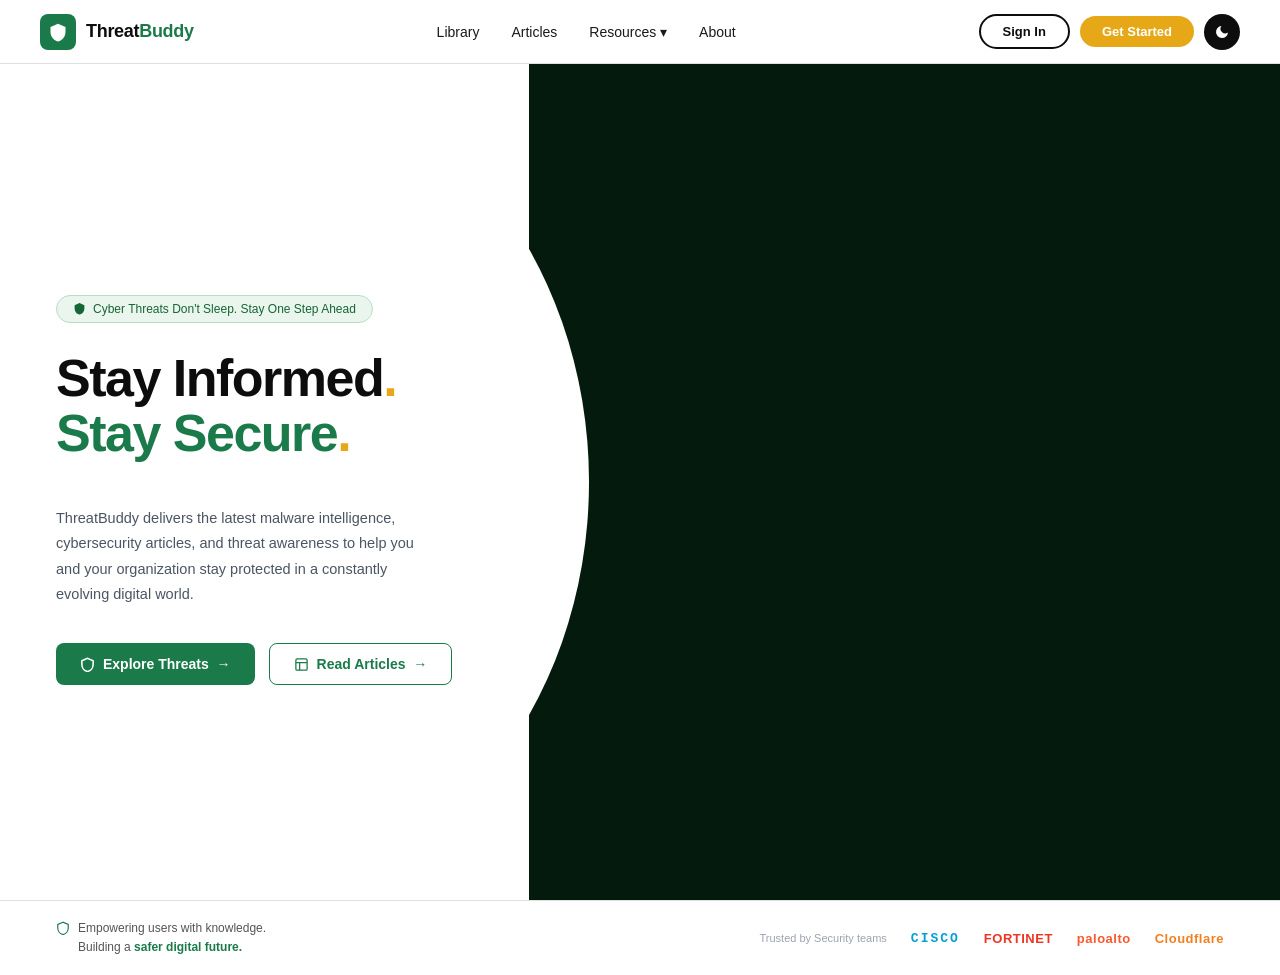
==== index.html @ 49a02192 "feat: links for SignIn/SignUp" ====
<!DOCTYPE html>
<html lang="en">
<head>
  <meta charset="UTF-8" />
  <meta name="viewport" content="width=device-width, initial-scale=1.0" />
  <title>ThreatBuddy — Stay Informed. Stay Secure.</title>
  <link rel="stylesheet" href="./assets/css/index.css" />
</head>
<body>

<!-- ═══════════════════════════════════════
     NAVBAR
═══════════════════════════════════════ -->
<nav class="navbar">

  <!-- Logo -->
  <a href="#" class="logo">
    <div class="logo-icon">
      <svg viewBox="0 0 24 24"><path d="M12 2L3 6v6c0 5.25 3.75 10.15 9 11.25C17.25 22.15 21 17.25 21 12V6l-9-4z"/></svg>
    </div>
    <span class="logo-text">Threat<span>Buddy</span></span>
  </a>

  <!-- Nav Links -->
  <ul class="nav-links">
    <li><a href="#">Library</a></li>
    <li><a href="#">Articles</a></li>
    <li><a href="#">Resources ▾</a></li>
    <li><a href="#">About</a></li>
  </ul>

  <!-- Actions -->
  <div class="nav-actions">
    <button onclick="location.href='pages/SignIn.php'" class="btn-signin">Sign In</button>
    <button onclick="location.href='pages/SignUp.php'" class="btn-get-started">Get Started</button>
    <button class="btn-theme" id="themeToggle" aria-label="Toggle dark mode">
      <svg viewBox="0 0 24 24"><path d="M21 12.79A9 9 0 1 1 11.21 3 7 7 0 0 0 21 12.79z"/></svg>
    </button>
  </div>

</nav>

<!-- ═══════════════════════════════════════
     HERO — split layout with curved divider
═══════════════════════════════════════ -->
<div class="hero-wrapper">

  <!-- LEFT: white content -->
  <div class="hero-left">

    <div class="badge">
      <svg viewBox="0 0 24 24"><path d="M12 2L3 6v6c0 5.25 3.75 10.15 9 11.25C17.25 22.15 21 17.25 21 12V6l-9-4z"/></svg>
      Cyber Threats Don't Sleep. Stay One Step Ahead
    </div>

    <h1 class="headline">Stay Informed<span class="dot">.</span></h1>
    <h1 class="headline"><span class="green">Stay Secure</span><span class="dot">.</span></h1>

    <div class="divider"></div>

    <p class="desc">
      ThreatBuddy delivers the latest malware intelligence,
      cybersecurity articles, and threat awareness to help you
      and your organization stay protected in a constantly
      evolving digital world.
    </p>

    <div class="cta-row">
      <a href="#" class="btn-explore">
        <!-- Shield icon -->
        <svg width="15" height="15" viewBox="0 0 24 24" fill="none" stroke="#fff" stroke-width="2.5">
          <path d="M12 2L3 6v6c0 5.25 3.75 10.15 9 11.25C17.25 22.15 21 17.25 21 12V6l-9-4z"/>
        </svg>
        Explore Threats &nbsp;→
      </a>
      <a href="#" class="btn-articles">
        <!-- Document icon -->
        <svg width="15" height="15" viewBox="0 0 24 24" fill="none" stroke="#1a7a4a" stroke-width="2">
          <rect x="3" y="3" width="18" height="18" rx="2"/>
          <line x1="3"  y1="9" x2="21" y2="9"/>
          <line x1="9" y1="21" x2="9"  y2="9"/>
        </svg>
        Read Articles &nbsp;→
      </a>
    </div>

  </div><!-- /.hero-left -->

  <!-- RIGHT: video display -->
  <div class="hero-right">
    <video 
      id="heroVideo" 
      class="hero-video" 
      autoplay 
      muted 
      loop 
      playsinline
    >
      <source src="assets/video/demo.mp4" type="video/mp4">
      Your browser does not support the video tag.
    </video>
  </div><!-- /.hero-right -->

</div><!-- /.hero-wrapper -->

<!-- ═══════════════════════════════════════
     TRUST BAR — logos row at the bottom
═══════════════════════════════════════ -->
<div class="trust-bar">

  <!-- Left: tagline -->
  <div class="trust-left">
    <svg width="14" height="14" viewBox="0 0 24 24" fill="none" stroke="#1a7a4a" stroke-width="2">
      <path d="M12 2L3 6v6c0 5.25 3.75 10.15 9 11.25C17.25 22.15 21 17.25 21 12V6l-9-4z"/>
    </svg>
    <div>
      Empowering users with knowledge.<br>
      Building a <a href="#">safer digital future.</a>
    </div>
  </div>

  <!-- Right: partner logos -->
  <div class="trust-right">
    <span class="trust-label">Trusted by Security teams</span>

    <!--
      LOGO IMAGES — swap the src attributes with your actual image paths.
      Examples:
        src="images/cisco.svg"
        src="images/fortinet.png"
        src="images/paloalto.svg"
        src="images/cloudflare.svg"

      The alt text acts as a fallback label if the image fails to load.
      The .brand-logo class controls height (22px) and styling.
    -->
    <img src="images/cisco.svg"       alt="Cisco"      class="brand-logo" onerror="this.style.display='none';this.nextElementSibling.style.display='inline'" />
    <span class="brand-fallback brand-cisco"      style="display:none">CISCO</span>

    <img src="images/fortinet.svg"    alt="Fortinet"   class="brand-logo" onerror="this.style.display='none';this.nextElementSibling.style.display='inline'" />
    <span class="brand-fallback brand-fortinet"   style="display:none">FORTINET</span>

    <img src="images/paloalto.svg"    alt="Palo Alto"  class="brand-logo" onerror="this.style.display='none';this.nextElementSibling.style.display='inline'" />
    <span class="brand-fallback brand-paloalto"   style="display:none">paloalto</span>

    <img src="images/cloudflare.svg"  alt="Cloudflare" class="brand-logo" onerror="this.style.display='none';this.nextElementSibling.style.display='inline'" />
    <span class="brand-fallback brand-cloudflare" style="display:none">Cloudflare</span>

  </div>

</div><!-- /.trust-bar -->

<!-- ═══════════════════════════════════════
     SCRIPTS
═══════════════════════════════════════ -->
<script src="script.js"></script>

</body>
<script>
    /* ═══════════════════════════════════════
   DARK MODE TOGGLE
═══════════════════════════════════════ */
const themeBtn = document.getElementById('themeToggle');


themeBtn.addEventListener('click', () => {
  document.body.classList.toggle('dark');
  themeBtn.innerHTML = document.body.classList.contains('dark') ? sunSVG : moonSVG;
});


</script>
</html>
---- assets/css/index.css ----
*, *::before, *::after { margin: 0; padding: 0; box-sizing: border-box; }

:root {
  --green: #1a7a4a;
  --green-dark: #155f3a;
  --green-pale: #eaf5ee;
  --green-border: #b6dfc6;
  --gold: #e6a817;
  --dark: #0d0d0d;
  --text: #1a1a1a;
  --muted: #555;
  --border: #e0e0e0;
  --bg: #ffffff;
}

html, body {
  width: 100%;
  min-height: 100vh;
  font-family: -apple-system, BlinkMacSystemFont, 'Segoe UI', Roboto, sans-serif;
  background: var(--bg);
  color: var(--text);
  overflow-x: hidden;
}

/* ═══════════════════════════════
   NAVBAR
═══════════════════════════════ */
.navbar {
  position: sticky;
  top: 0;
  z-index: 100;
  width: 100%;
  display: flex;
  align-items: center;
  justify-content: space-between;
  padding: 0 40px;
  height: 64px;
  background: var(--bg);
  border-bottom: 1px solid var(--border);
}

.logo {
  display: flex;
  align-items: center;
  gap: 10px;
  text-decoration: none;
  flex-shrink: 0;
}
.logo-icon {
  width: 36px;
  height: 36px;
  background: var(--green);
  border-radius: 8px;
  display: flex;
  align-items: center;
  justify-content: center;
}
.logo-icon svg { width: 20px; height: 20px; fill: #fff; }
.logo-text { font-size: 18px; font-weight: 700; color: var(--dark); letter-spacing: -.3px; }
.logo-text span { color: var(--green); }

.nav-links {
  display: flex;
  align-items: center;
  gap: 32px;
  list-style: none;
  margin: 0 auto;
  padding: 0 40px;
}
.nav-links a {
  font-size: 14px;
  color: var(--text);
  text-decoration: none;
  font-weight: 500;
  transition: color .2s;
}
.nav-links a:hover { color: var(--green); }

.nav-actions { display: flex; align-items: center; gap: 10px; flex-shrink: 0; }

.btn-signin {
  padding: 8px 22px;
  border-radius: 22px;
  border: 2px solid var(--dark);
  background: transparent;
  font-size: 13px;
  font-weight: 600;
  color: var(--dark);
  cursor: pointer;
  transition: background .2s, color .2s;
}
.btn-signin:hover { background: var(--dark); color: #fff; }

.btn-get-started {
  padding: 8px 22px;
  border-radius: 22px;
  border: none;
  background: var(--gold);
  font-size: 13px;
  font-weight: 700;
  color: #fff;
  cursor: pointer;
  transition: opacity .2s;
}
.btn-get-started:hover { opacity: .88; }

.btn-theme {
  width: 36px;
  height: 36px;
  border-radius: 50%;
  background: var(--dark);
  border: none;
  cursor: pointer;
  display: flex;
  align-items: center;
  justify-content: center;
  transition: background .2s;
}
.btn-theme svg { width: 16px; height: 16px; fill: #fff; }

/* ═══════════════════════════════
   HERO WRAPPER — full viewport height
═══════════════════════════════ */
.hero-wrapper {
  position: relative;
  width: 100%;
  min-height: calc(100vh - 64px);
  display: flex;
  overflow: hidden;
}

/* ── LEFT: white content panel ── */
.hero-left {
  position: relative;
  z-index: 2;
  flex: 0 0 46%;
  min-width: 0;
  padding: 72px 56px 56px 56px;
  display: flex;
  flex-direction: column;
  justify-content: center;
  background: var(--bg);
  /* Curved right edge that overlaps the globe */
  border-radius: 0 60% 60% 0 / 0 50% 50% 0;
  margin-right: -60px;
}

/* ── RIGHT: globe panel (canvas fills it) ── */
.hero-right {
  flex: 1;
  position: relative;
  background: #041a0c;
  display: flex;
  align-items: center;
  justify-content: center;
  overflow: hidden;
}
.hero-video {
  position: absolute;
  inset: 0;
  width: 100%;
  height: 100%;
  object-fit: cover;
}

/* ── HERO LEFT CONTENT ── */
.badge {
  display: inline-flex;
  align-items: center;
  gap: 7px;
  background: var(--green-pale);
  border: 1px solid var(--green-border);
  border-radius: 20px;
  padding: 6px 16px;
  font-size: 12px;
  font-weight: 500;
  color: #166534;
  margin-bottom: 28px;
  width: fit-content;
}
.badge svg { width: 13px; height: 13px; fill: #166534; flex-shrink: 0; }

.headline {
  font-size: 52px;
  font-weight: 800;
  line-height: 1.06;
  color: var(--dark);
  letter-spacing: -1.5px;
}
.headline .green { color: var(--green); }
.dot { color: var(--gold); }

.divider {
  width: 52px;
  height: 3px;
  background: var(--white);
  border-radius: 2px;
  margin: 20px 0 22px;
}

.desc {
  font-size: 14.5px;
  color: #4b5563;
  line-height: 1.75;
  margin-bottom: 36px;
  max-width: 380px;
}

.cta-row { display: flex; gap: 14px; flex-wrap: wrap; }

.btn-explore {
  display: inline-flex;
  align-items: center;
  gap: 8px;
  padding: 12px 24px;
  background: var(--green);
  color: #fff;
  border-radius: 8px;
  font-size: 14px;
  font-weight: 600;
  border: none;
  cursor: pointer;
  text-decoration: none;
  transition: background .2s, transform .15s;
}
.btn-explore:hover { background: var(--green-dark); transform: translateY(-1px); }

.btn-articles {
  display: inline-flex;
  align-items: center;
  gap: 8px;
  padding: 12px 24px;
  background: transparent;
  color: var(--green);
  border-radius: 8px;
  font-size: 14px;
  font-weight: 600;
  border: 1.5px solid var(--green);
  cursor: pointer;
  text-decoration: none;
  transition: background .2s, transform .15s;
}
.btn-articles:hover { background: var(--green-pale); transform: translateY(-1px); }

/* ═══════════════════════════════
   TRUST / FOOTER BAR
═══════════════════════════════ */
.trust-bar {
  display: flex;
  align-items: center;
  justify-content: space-between;
  padding: 18px 56px;
  border-top: 1px solid var(--border);
  background: var(--bg);
  flex-wrap: wrap;
  gap: 14px;
}

.trust-left {
  display: flex;
  align-items: flex-start;
  gap: 8px;
  font-size: 12px;
  color: var(--muted);
  line-height: 1.6;
}
.trust-left svg { flex-shrink: 0; margin-top: 2px; }
.trust-left a { color: var(--green); font-weight: 600; text-decoration: none; }
.trust-left a:hover { text-decoration: underline; }

.trust-right {
  display: flex;
  align-items: center;
  gap: 24px;
  flex-wrap: wrap;
}
.trust-label {
  font-size: 11px;
  color: #9ca3af;
  font-weight: 500;
  white-space: nowrap;
}

/* Logo images — replace src with your actual files */
.brand-logo {
  height: 22px;
  width: auto;
  object-fit: contain;
  opacity: .85;
  transition: opacity .2s;
  display: block;
}
.brand-logo:hover { opacity: 1; }

/* Fallback text if images fail to load */
.brand-fallback {
  font-size: 13px;
  font-weight: 800;
  letter-spacing: .5px;
}
.brand-cisco    { color: #049fd9; font-family: monospace; letter-spacing: 2px; }
.brand-fortinet { color: #ee3524; }
.brand-paloalto { color: #fa582d; }
.brand-cloudflare { color: #f38020; }

/* ═══════════════════════════════
   DARK MODE
═══════════════════════════════ */
body.dark {
  --bg: #0f1117;
  --dark: #f9fafb;
  --text: #e5e7eb;
  --muted: #9ca3af;
  --border: #1f2937;
  --green-pale: #052e16;
  --green-border: #14532d;
}
body.dark .navbar    { background: #0f1117; }
body.dark .hero-left { background: #0f1117; }
body.dark .trust-bar { background: #0f1117; }
body.dark .btn-signin { border-color: #e5e7eb; color: #f9fafb; }
body.dark .btn-signin:hover { background: #1f2937; }
body.dark .desc { color: #9ca3af; }

/* ═══════════════════════════════
   RESPONSIVE
═══════════════════════════════ */
@media (max-width: 900px) {
  .hero-wrapper { flex-direction: column; min-height: auto; }
  .hero-left {
    flex: none;
    border-radius: 0;
    margin-right: 0;
    padding: 40px 28px;
  }
  .hero-right { min-height: 300px; }
  .headline { font-size: 36px; }
  .navbar { padding: 0 20px; }
  .nav-links { display: none; }
  .trust-bar { padding: 16px 28px; }
 
}
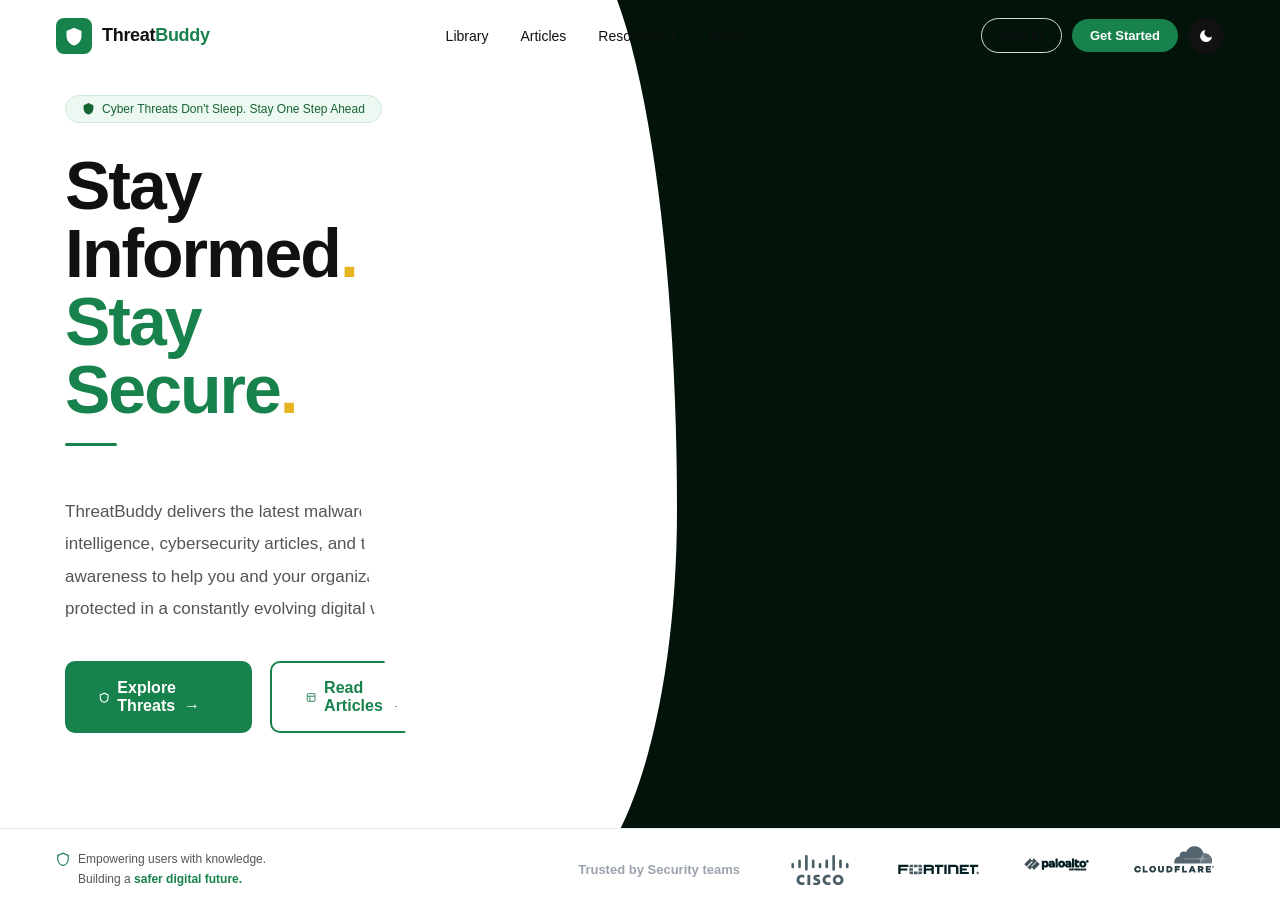
==== commit 4edd2583: "Refactor code structure for improved readability and maintainability" ====
--- a/index.html
+++ b/index.html
@@ -123,30 +123,22 @@
   <div class="trust-right">
     <span class="trust-label">Trusted by Security teams</span>
 
-    <!--
-      LOGO IMAGES — swap the src attributes with your actual image paths.
-      Examples:
-        src="images/cisco.svg"
-        src="images/fortinet.png"
-        src="images/paloalto.svg"
-        src="images/cloudflare.svg"
+    <div class="logo-box">
+        <img src="./assets/img/cisco.svg" class="brand-logo logo-cisco" alt="Cisco">
+    </div>
 
-      The alt text acts as a fallback label if the image fails to load.
-      The .brand-logo class controls height (22px) and styling.
-    -->
-    <img src="images/cisco.svg"       alt="Cisco"      class="brand-logo" onerror="this.style.display='none';this.nextElementSibling.style.display='inline'" />
-    <span class="brand-fallback brand-cisco"      style="display:none">CISCO</span>
+    <div class="logo-box">
+        <img src="./assets/img/fortinet.svg" class="brand-logo logo-fortinet" alt="Fortinet">
+    </div>
 
-    <img src="images/fortinet.svg"    alt="Fortinet"   class="brand-logo" onerror="this.style.display='none';this.nextElementSibling.style.display='inline'" />
-    <span class="brand-fallback brand-fortinet"   style="display:none">FORTINET</span>
+    <div class="logo-box">
+        <img src="./assets/img/paloalto.svg" class="brand-logo logo-paloalto" alt="Palo Alto">
+    </div>
 
-    <img src="images/paloalto.svg"    alt="Palo Alto"  class="brand-logo" onerror="this.style.display='none';this.nextElementSibling.style.display='inline'" />
-    <span class="brand-fallback brand-paloalto"   style="display:none">paloalto</span>
-
-    <img src="images/cloudflare.svg"  alt="Cloudflare" class="brand-logo" onerror="this.style.display='none';this.nextElementSibling.style.display='inline'" />
-    <span class="brand-fallback brand-cloudflare" style="display:none">Cloudflare</span>
-
-  </div>
+    <div class="logo-box">
+        <img src="./assets/img/cloudflare.svg" class="brand-logo logo-cloudflare" alt="Cloudflare">
+    </div>
+</div>
 
 </div><!-- /.trust-bar -->
 
--- a/assets/css/index.css
+++ b/assets/css/index.css
@@ -1,42 +1,40 @@
-*, *::before, *::after { margin: 0; padding: 0; box-sizing: border-box; }
+*, *::before, *::after {
+  margin: 0;
+  padding: 0;
+  box-sizing: border-box;
+}
 
 :root {
-  --green: #1a7a4a;
-  --green-dark: #155f3a;
-  --green-pale: #eaf5ee;
-  --green-border: #b6dfc6;
-  --gold: #e6a817;
-  --dark: #0d0d0d;
-  --text: #1a1a1a;
+  --green: #17824b;
+  --gold: #e6b323;
+  --bg: #fff;
+  --text: #111;
   --muted: #555;
-  --border: #e0e0e0;
-  --bg: #ffffff;
+  --border: #ececec;
 }
 
 html, body {
   width: 100%;
   min-height: 100vh;
-  font-family: -apple-system, BlinkMacSystemFont, 'Segoe UI', Roboto, sans-serif;
+  font-family: 'Segoe UI', Arial, sans-serif;
   background: var(--bg);
   color: var(--text);
   overflow-x: hidden;
 }
 
-/* ═══════════════════════════════
-   NAVBAR
-═══════════════════════════════ */
 .navbar {
-  position: sticky;
+  height: 72px;
+  display: flex;
+  align-items: center;
+  justify-content: space-between;
+  padding: 0 56px;
+  border-bottom: 1px solid transparent;
+  background: transparent;
+  position: absolute;
   top: 0;
-  z-index: 100;
+  left: 0;
   width: 100%;
-  display: flex;
-  align-items: center;
-  justify-content: space-between;
-  padding: 0 40px;
-  height: 64px;
-  background: var(--bg);
-  border-bottom: 1px solid var(--border);
+  z-index: 20;
 }
 
 .logo {
@@ -46,6 +44,7 @@
   text-decoration: none;
   flex-shrink: 0;
 }
+
 .logo-icon {
   width: 36px;
   height: 36px;
@@ -55,9 +54,23 @@
   align-items: center;
   justify-content: center;
 }
-.logo-icon svg { width: 20px; height: 20px; fill: #fff; }
-.logo-text { font-size: 18px; font-weight: 700; color: var(--dark); letter-spacing: -.3px; }
-.logo-text span { color: var(--green); }
+
+.logo-icon svg {
+  width: 20px;
+  height: 20px;
+  fill: #fff;
+}
+
+.logo-text {
+  font-size: 18px;
+  font-weight: 700;
+  color: var(--text);
+  letter-spacing: -.3px;
+}
+
+.logo-text span {
+  color: var(--green);
+}
 
 .nav-links {
   display: flex;
@@ -67,109 +80,127 @@
   margin: 0 auto;
   padding: 0 40px;
 }
+
 .nav-links a {
   font-size: 14px;
   color: var(--text);
   text-decoration: none;
   font-weight: 500;
-  transition: color .2s;
-}
-.nav-links a:hover { color: var(--green); }
-
-.nav-actions { display: flex; align-items: center; gap: 10px; flex-shrink: 0; }
+  transition: color .2s ease;
+}
+
+.nav-links a:hover {
+  color: var(--green);
+}
+
+.nav-actions {
+  display: flex;
+  align-items: center;
+  gap: 10px;
+  flex-shrink: 0;
+}
 
 .btn-signin {
-  padding: 8px 22px;
-  border-radius: 22px;
-  border: 2px solid var(--dark);
+  padding: 9px 18px;
+  border-radius: 999px;
+  border: 1px solid #d9d9d9;
   background: transparent;
   font-size: 13px;
   font-weight: 600;
-  color: var(--dark);
+  color: var(--text);
   cursor: pointer;
-  transition: background .2s, color .2s;
-}
-.btn-signin:hover { background: var(--dark); color: #fff; }
+  transition: background .2s ease, color .2s ease;
+}
+
+.btn-signin:hover {
+  background: #f5f5f5;
+}
 
 .btn-get-started {
-  padding: 8px 22px;
-  border-radius: 22px;
+  padding: 9px 18px;
+  border-radius: 999px;
   border: none;
-  background: var(--gold);
+  background: var(--green);
   font-size: 13px;
   font-weight: 700;
   color: #fff;
   cursor: pointer;
-  transition: opacity .2s;
-}
-.btn-get-started:hover { opacity: .88; }
+  transition: opacity .2s ease;
+}
+
+.btn-get-started:hover {
+  opacity: .9;
+}
 
 .btn-theme {
   width: 36px;
   height: 36px;
   border-radius: 50%;
-  background: var(--dark);
+  background: var(--text);
   border: none;
   cursor: pointer;
   display: flex;
   align-items: center;
   justify-content: center;
-  transition: background .2s;
-}
-.btn-theme svg { width: 16px; height: 16px; fill: #fff; }
-
-/* ═══════════════════════════════
-   HERO WRAPPER — full viewport height
-═══════════════════════════════ */
+}
+
+.btn-theme svg {
+  width: 16px;
+  height: 16px;
+  fill: #fff;
+}
+
 .hero-wrapper {
-  position: relative;
-  width: 100%;
-  min-height: calc(100vh - 64px);
-  display: flex;
+  display: flex;
+  height: calc(100vh - 72px);
   overflow: hidden;
-}
-
-/* ── LEFT: white content panel ── */
+  background-image:
+    linear-gradient(#ececec 1px, transparent 1px),
+    linear-gradient(90deg, #ececec 1px, transparent 1px);
+  background-size: 90px 90px;
+}
+
 .hero-left {
+  width: 40%;
+  background: #fff;
   position: relative;
   z-index: 2;
-  flex: 0 0 46%;
-  min-width: 0;
-  padding: 72px 56px 56px 56px;
+  padding: 80px 65px;
   display: flex;
   flex-direction: column;
   justify-content: center;
-  background: var(--bg);
-  /* Curved right edge that overlaps the globe */
-  border-radius: 0 60% 60% 0 / 0 50% 50% 0;
-  margin-right: -60px;
-}
-
-/* ── RIGHT: globe panel (canvas fills it) ── */
+}
+
+.hero-left::after {
+  content: "";
+  position: absolute;
+  right: -165px;
+  top: -8%;
+  width: 320px;
+  height: 116%;
+  background: #fff;
+  border: 5px solid #fff;
+  border-radius: 65% 35% 40% 60% / 50% 60% 40% 50%;
+}
+
 .hero-right {
   flex: 1;
   position: relative;
-  background: #041a0c;
-  display: flex;
-  align-items: center;
-  justify-content: center;
-  overflow: hidden;
-}
+  background: #02140a;
+}
+
 .hero-video {
-  position: absolute;
-  inset: 0;
   width: 100%;
   height: 100%;
   object-fit: cover;
 }
 
-/* ── HERO LEFT CONTENT ── */
 .badge {
   display: inline-flex;
   align-items: center;
   gap: 7px;
-  background: var(--green-pale);
-  border: 1px solid var(--green-border);
+  background: #eef8f2;
+  border: 1px solid #cfe9d8;
   border-radius: 20px;
   padding: 6px 16px;
   font-size: 12px;
@@ -178,77 +209,78 @@
   margin-bottom: 28px;
   width: fit-content;
 }
-.badge svg { width: 13px; height: 13px; fill: #166534; flex-shrink: 0; }
+
+.badge svg {
+  width: 13px;
+  height: 13px;
+  fill: #166534;
+  flex-shrink: 0;
+}
 
 .headline {
-  font-size: 52px;
+  font-size: 68px;
+  line-height: 1;
   font-weight: 800;
-  line-height: 1.06;
-  color: var(--dark);
-  letter-spacing: -1.5px;
-}
-.headline .green { color: var(--green); }
-.dot { color: var(--gold); }
+  letter-spacing: -2px;
+  color: var(--text);
+}
+
+.headline .green {
+  color: var(--green);
+}
+
+.dot {
+  color: var(--gold);
+}
 
 .divider {
   width: 52px;
   height: 3px;
-  background: var(--white);
+  background: var(--green);
   border-radius: 2px;
   margin: 20px 0 22px;
 }
 
 .desc {
-  font-size: 14.5px;
-  color: #4b5563;
-  line-height: 1.75;
-  margin-bottom: 36px;
-  max-width: 380px;
-}
-
-.cta-row { display: flex; gap: 14px; flex-wrap: wrap; }
+  max-width: 470px;
+  margin-top: 28px;
+  line-height: 1.9;
+  color: #555;
+  font-size: 17px;
+}
+
+.cta-row {
+  display: flex;
+  gap: 18px;
+  margin-top: 36px;
+}
+
+.btn-explore,
+.btn-articles {
+  padding: 16px 34px;
+  border-radius: 10px;
+  text-decoration: none;
+  font-weight: 700;
+  display: inline-flex;
+  align-items: center;
+  gap: 8px;
+}
 
 .btn-explore {
-  display: inline-flex;
-  align-items: center;
-  gap: 8px;
-  padding: 12px 24px;
   background: var(--green);
   color: #fff;
-  border-radius: 8px;
-  font-size: 14px;
-  font-weight: 600;
-  border: none;
-  cursor: pointer;
-  text-decoration: none;
-  transition: background .2s, transform .15s;
-}
-.btn-explore:hover { background: var(--green-dark); transform: translateY(-1px); }
+}
 
 .btn-articles {
-  display: inline-flex;
-  align-items: center;
-  gap: 8px;
-  padding: 12px 24px;
-  background: transparent;
+  border: 2px solid var(--green);
   color: var(--green);
-  border-radius: 8px;
-  font-size: 14px;
-  font-weight: 600;
-  border: 1.5px solid var(--green);
-  cursor: pointer;
-  text-decoration: none;
-  transition: background .2s, transform .15s;
-}
-.btn-articles:hover { background: var(--green-pale); transform: translateY(-1px); }
-
-/* ═══════════════════════════════
-   TRUST / FOOTER BAR
-═══════════════════════════════ */
+}
+
 .trust-bar {
-  display: flex;
-  align-items: center;
+  margin-top: 0;
+  display: flex;
   justify-content: space-between;
+  align-items: center;
   padding: 18px 56px;
   border-top: 1px solid var(--border);
   background: var(--bg);
@@ -264,79 +296,130 @@
   color: var(--muted);
   line-height: 1.6;
 }
-.trust-left svg { flex-shrink: 0; margin-top: 2px; }
-.trust-left a { color: var(--green); font-weight: 600; text-decoration: none; }
-.trust-left a:hover { text-decoration: underline; }
-
-.trust-right {
-  display: flex;
-  align-items: center;
-  gap: 24px;
-  flex-wrap: wrap;
-}
-.trust-label {
-  font-size: 11px;
-  color: #9ca3af;
-  font-weight: 500;
-  white-space: nowrap;
-}
-
-/* Logo images — replace src with your actual files */
-.brand-logo {
-  height: 22px;
-  width: auto;
-  object-fit: contain;
-  opacity: .85;
-  transition: opacity .2s;
-  display: block;
-}
-.brand-logo:hover { opacity: 1; }
-
-/* Fallback text if images fail to load */
-.brand-fallback {
-  font-size: 13px;
-  font-weight: 800;
-  letter-spacing: .5px;
-}
-.brand-cisco    { color: #049fd9; font-family: monospace; letter-spacing: 2px; }
-.brand-fortinet { color: #ee3524; }
-.brand-paloalto { color: #fa582d; }
-.brand-cloudflare { color: #f38020; }
-
-/* ═══════════════════════════════
-   DARK MODE
-═══════════════════════════════ */
+
+.trust-left svg {
+  flex-shrink: 0;
+  margin-top: 2px;
+}
+
+.trust-left a {
+  color: var(--green);
+  font-weight: 600;
+  text-decoration: none;
+}
+
+.trust-left a:hover {
+  text-decoration: underline;
+}
+
+.trust-right{
+    display:flex;
+    align-items:center;
+    gap:18px;
+}
+
+.trust-label{
+    margin-right:12px;
+    color:#9ca3af;
+    font-size:13px;
+    font-weight:600;
+}
+
+.logo-box{
+    width:100px;
+    height:45px;
+
+    display:flex;
+    justify-content:center;
+    align-items:center;
+}
+
+.brand-logo{
+    display:block;
+    object-fit:contain;
+}
+
+/* Force sizes */
+
+.logo-cisco{
+    width:70px !important;
+    height:auto !important;
+}
+
+.logo-fortinet{
+    width:85px !important;
+    height:auto !important;
+}
+
+.logo-paloalto{
+    width:65px !important;
+    height:auto !important;
+}
+
+.logo-cloudflare{
+    width:82px !important;
+    height:auto !important;
+}
+
+
 body.dark {
   --bg: #0f1117;
-  --dark: #f9fafb;
   --text: #e5e7eb;
   --muted: #9ca3af;
   --border: #1f2937;
-  --green-pale: #052e16;
-  --green-border: #14532d;
-}
-body.dark .navbar    { background: #0f1117; }
-body.dark .hero-left { background: #0f1117; }
-body.dark .trust-bar { background: #0f1117; }
-body.dark .btn-signin { border-color: #e5e7eb; color: #f9fafb; }
-body.dark .btn-signin:hover { background: #1f2937; }
-body.dark .desc { color: #9ca3af; }
-
-/* ═══════════════════════════════
-   RESPONSIVE
-═══════════════════════════════ */
+}
+
+body.dark .navbar,
+body.dark .hero-left,
+body.dark .trust-bar {
+  background: #0f1117;
+}
+
+body.dark .btn-signin {
+  border-color: #e5e7eb;
+  color: #f9fafb;
+}
+
+body.dark .btn-signin:hover {
+  background: #1f2937;
+}
+
+body.dark .desc {
+  color: #9ca3af;
+}
+
 @media (max-width: 900px) {
-  .hero-wrapper { flex-direction: column; min-height: auto; }
+  .hero-wrapper {
+    flex-direction: column;
+    height: auto;
+  }
+
   .hero-left {
-    flex: none;
-    border-radius: 0;
-    margin-right: 0;
+    width: 100%;
     padding: 40px 28px;
   }
-  .hero-right { min-height: 300px; }
-  .headline { font-size: 36px; }
-  .navbar { padding: 0 20px; }
-  .nav-links { display: none; }
-  .trust-bar { padding: 16px 28px; }
- 
+
+  .hero-left::after {
+    display: none;
+  }
+
+  .hero-right {
+    min-height: 300px;
+  }
+
+  .headline {
+    font-size: 36px;
+  }
+
+  .navbar {
+    padding: 0 20px;
+  }
+
+  .nav-links {
+    display: none;
+  }
+
+  .trust-bar {
+    padding: 16px 28px;
+  }
 }
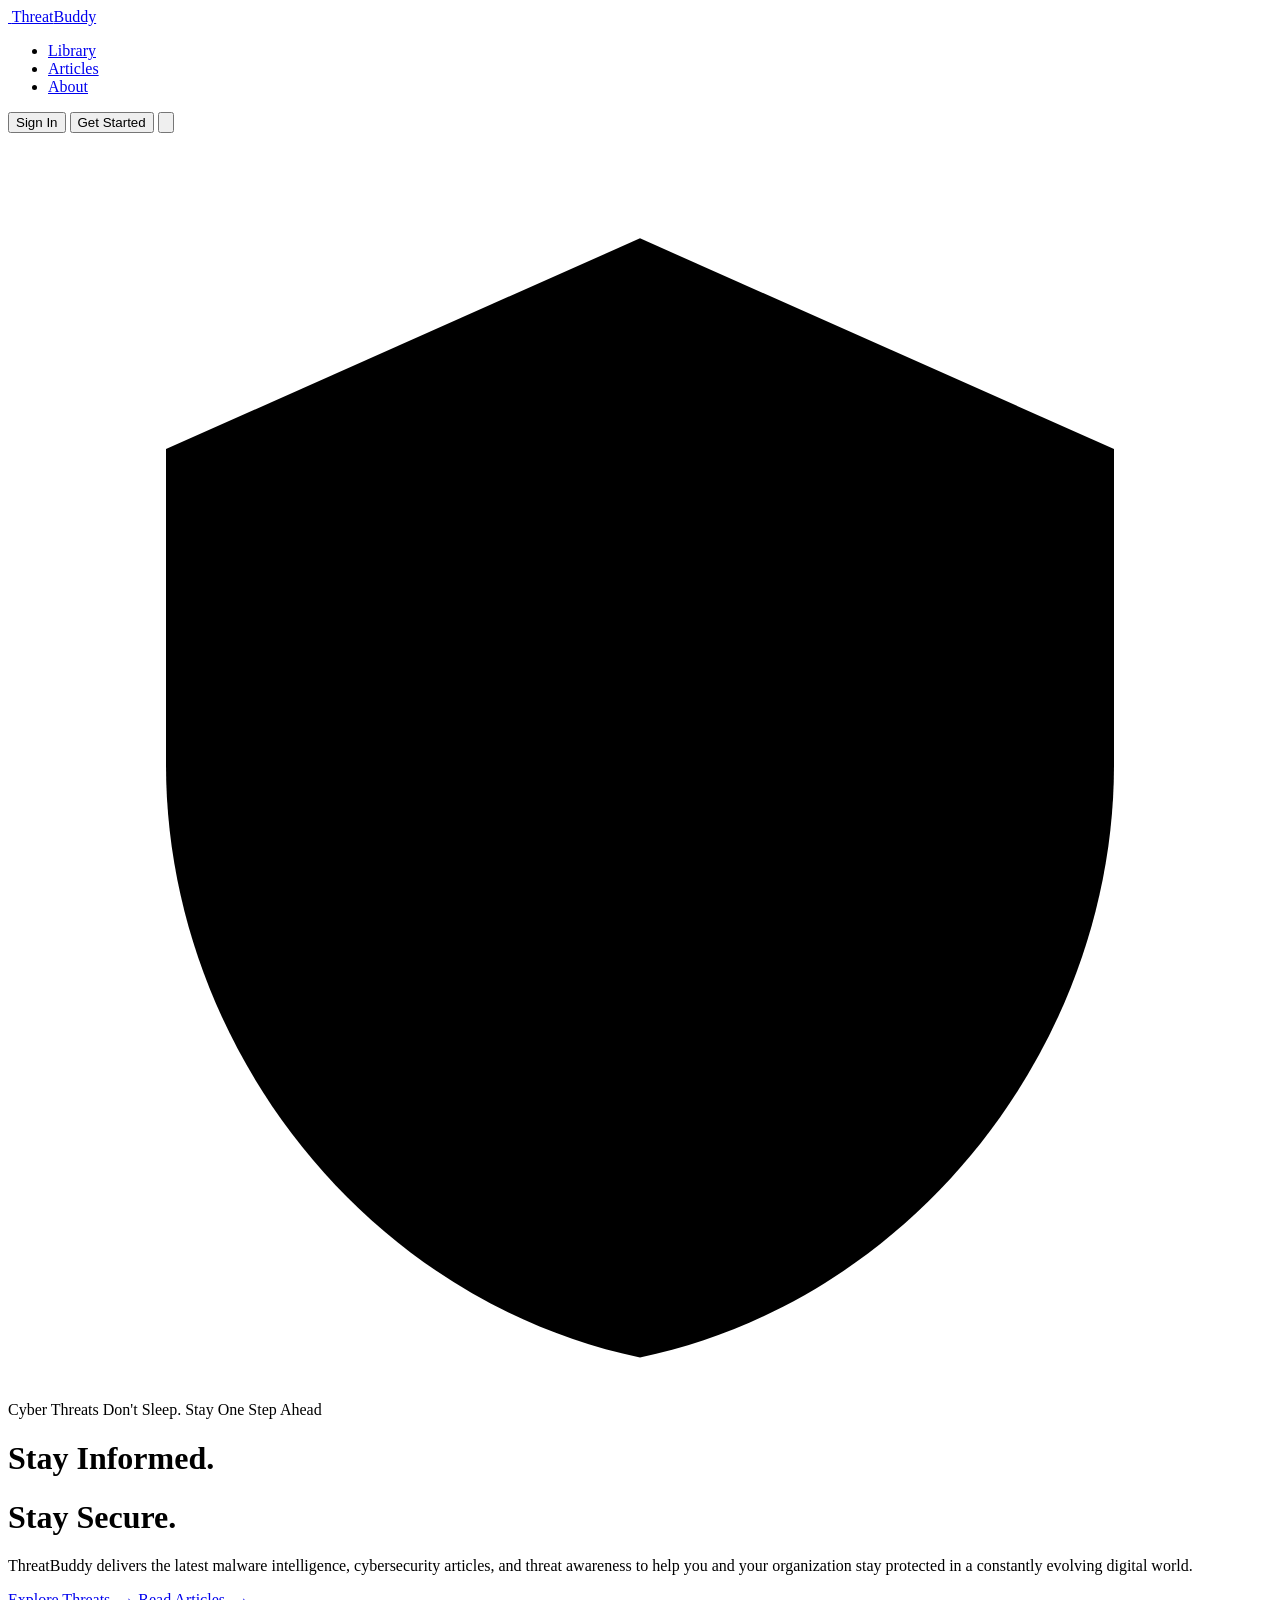
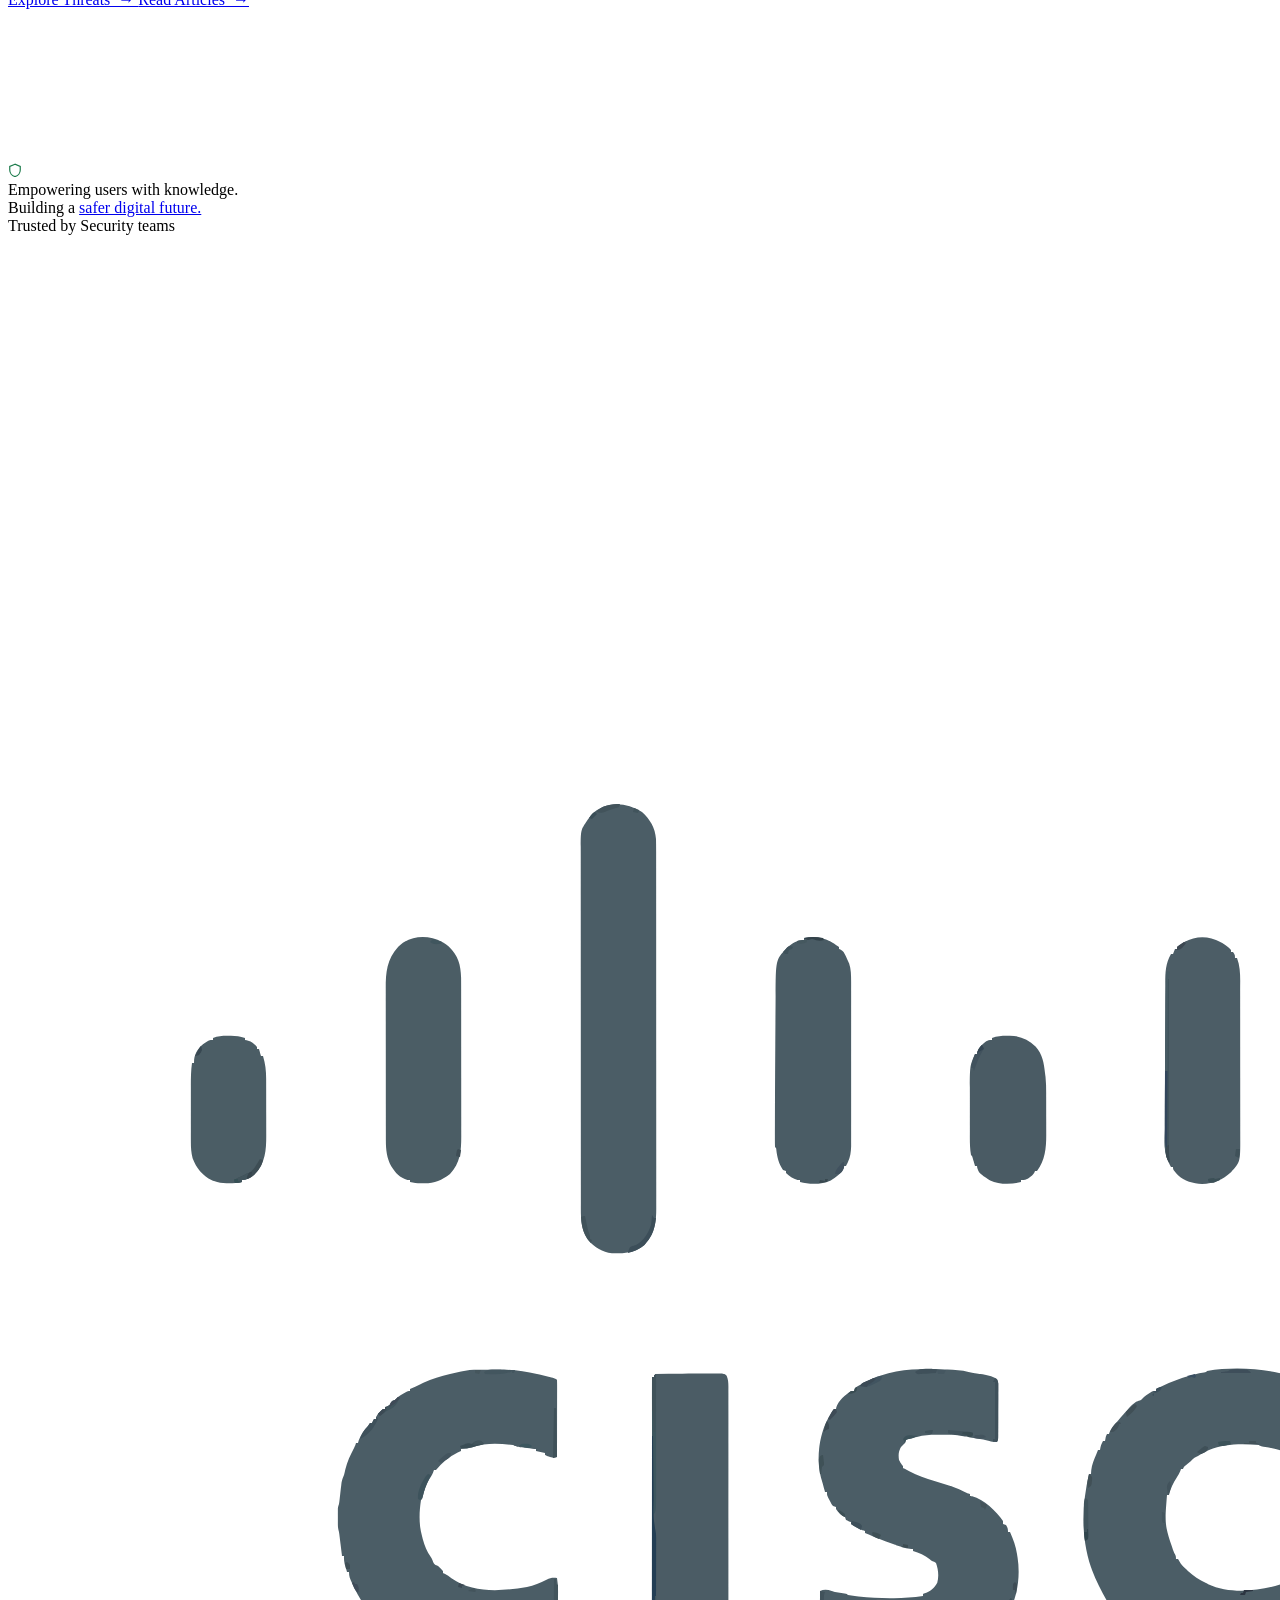
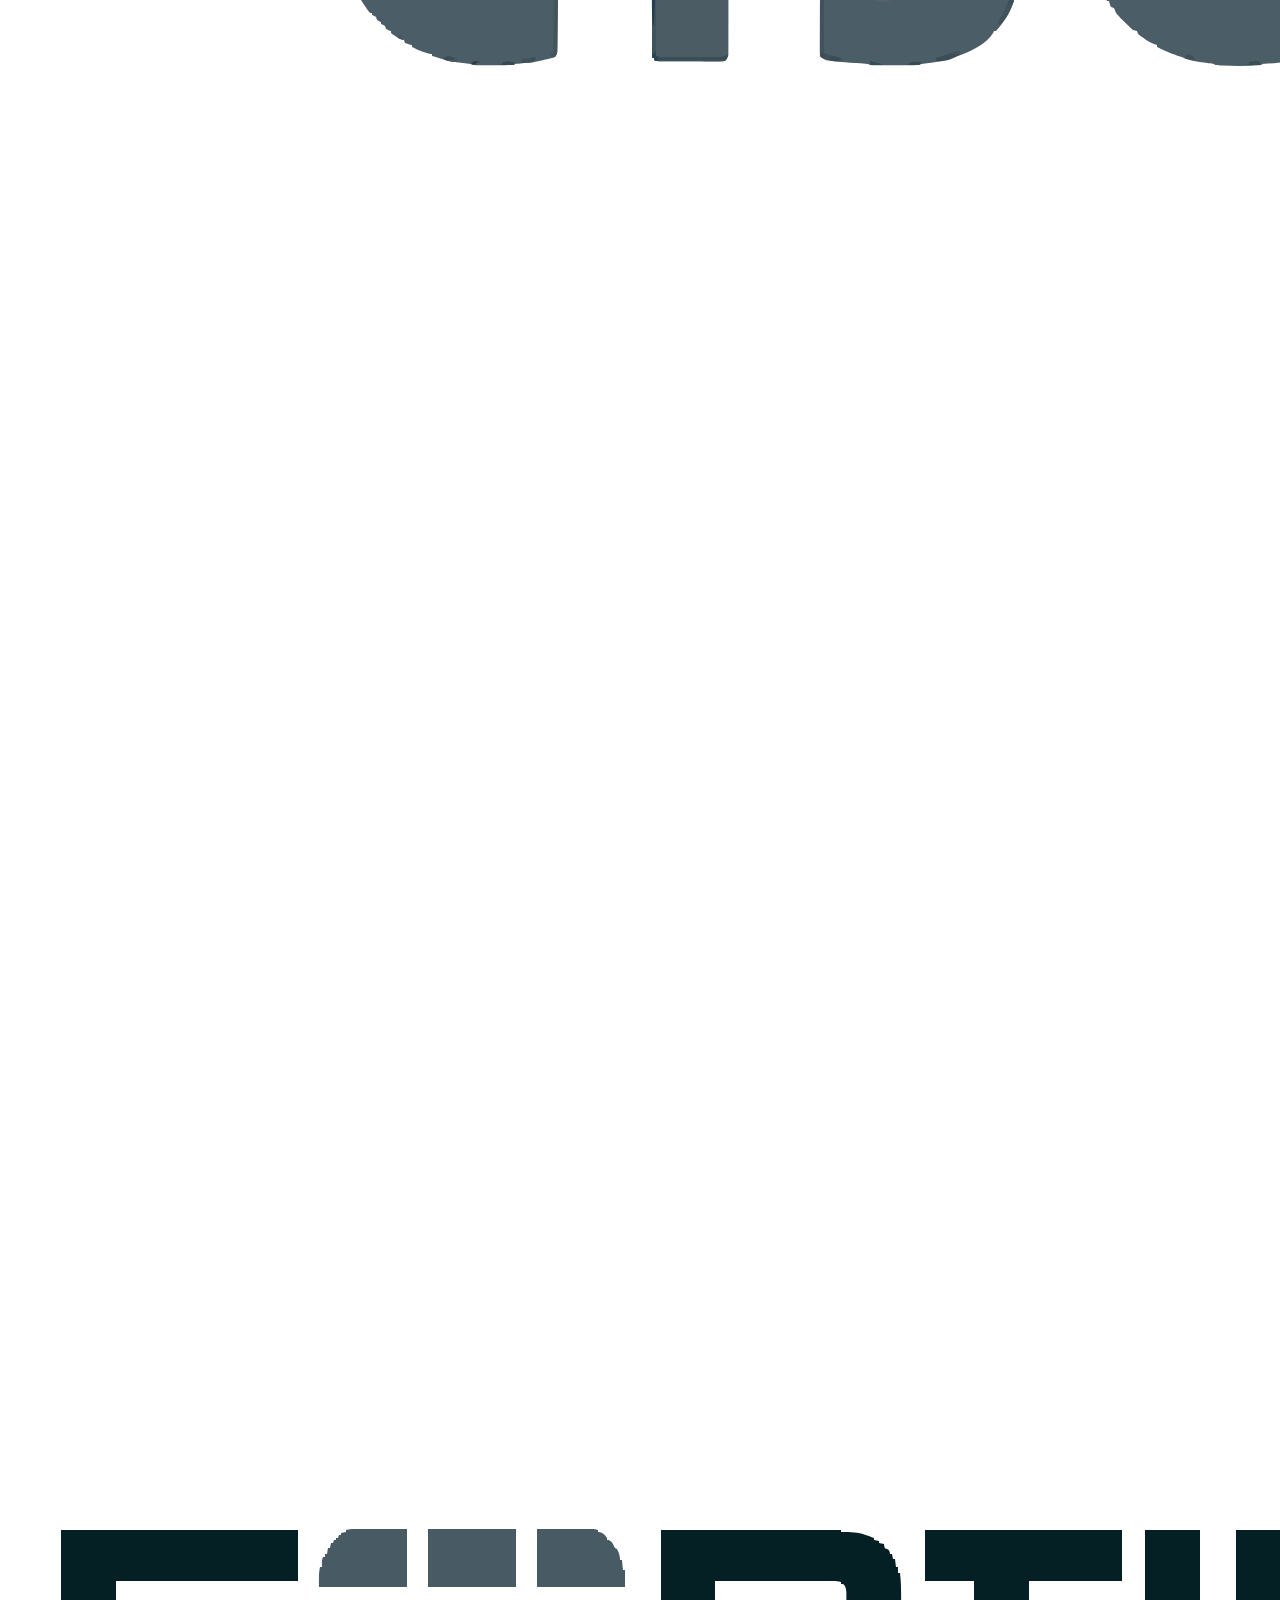
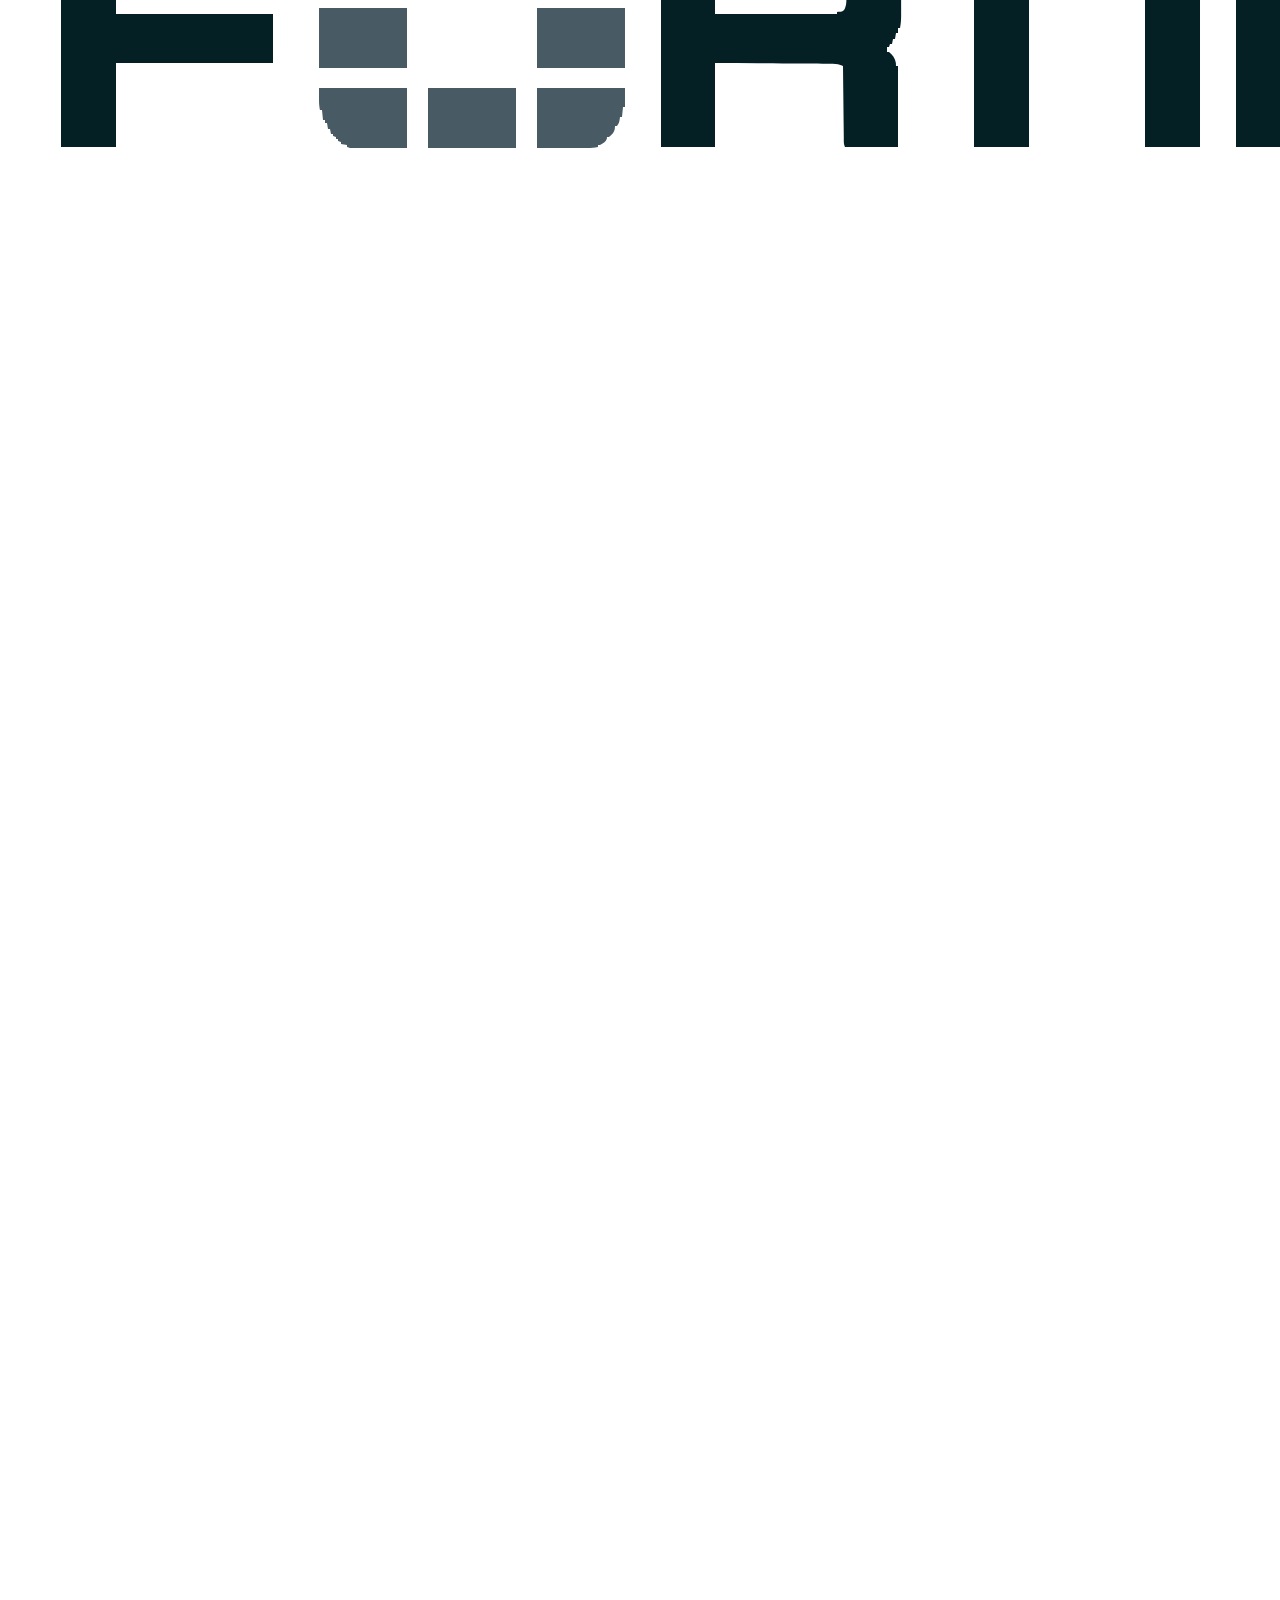
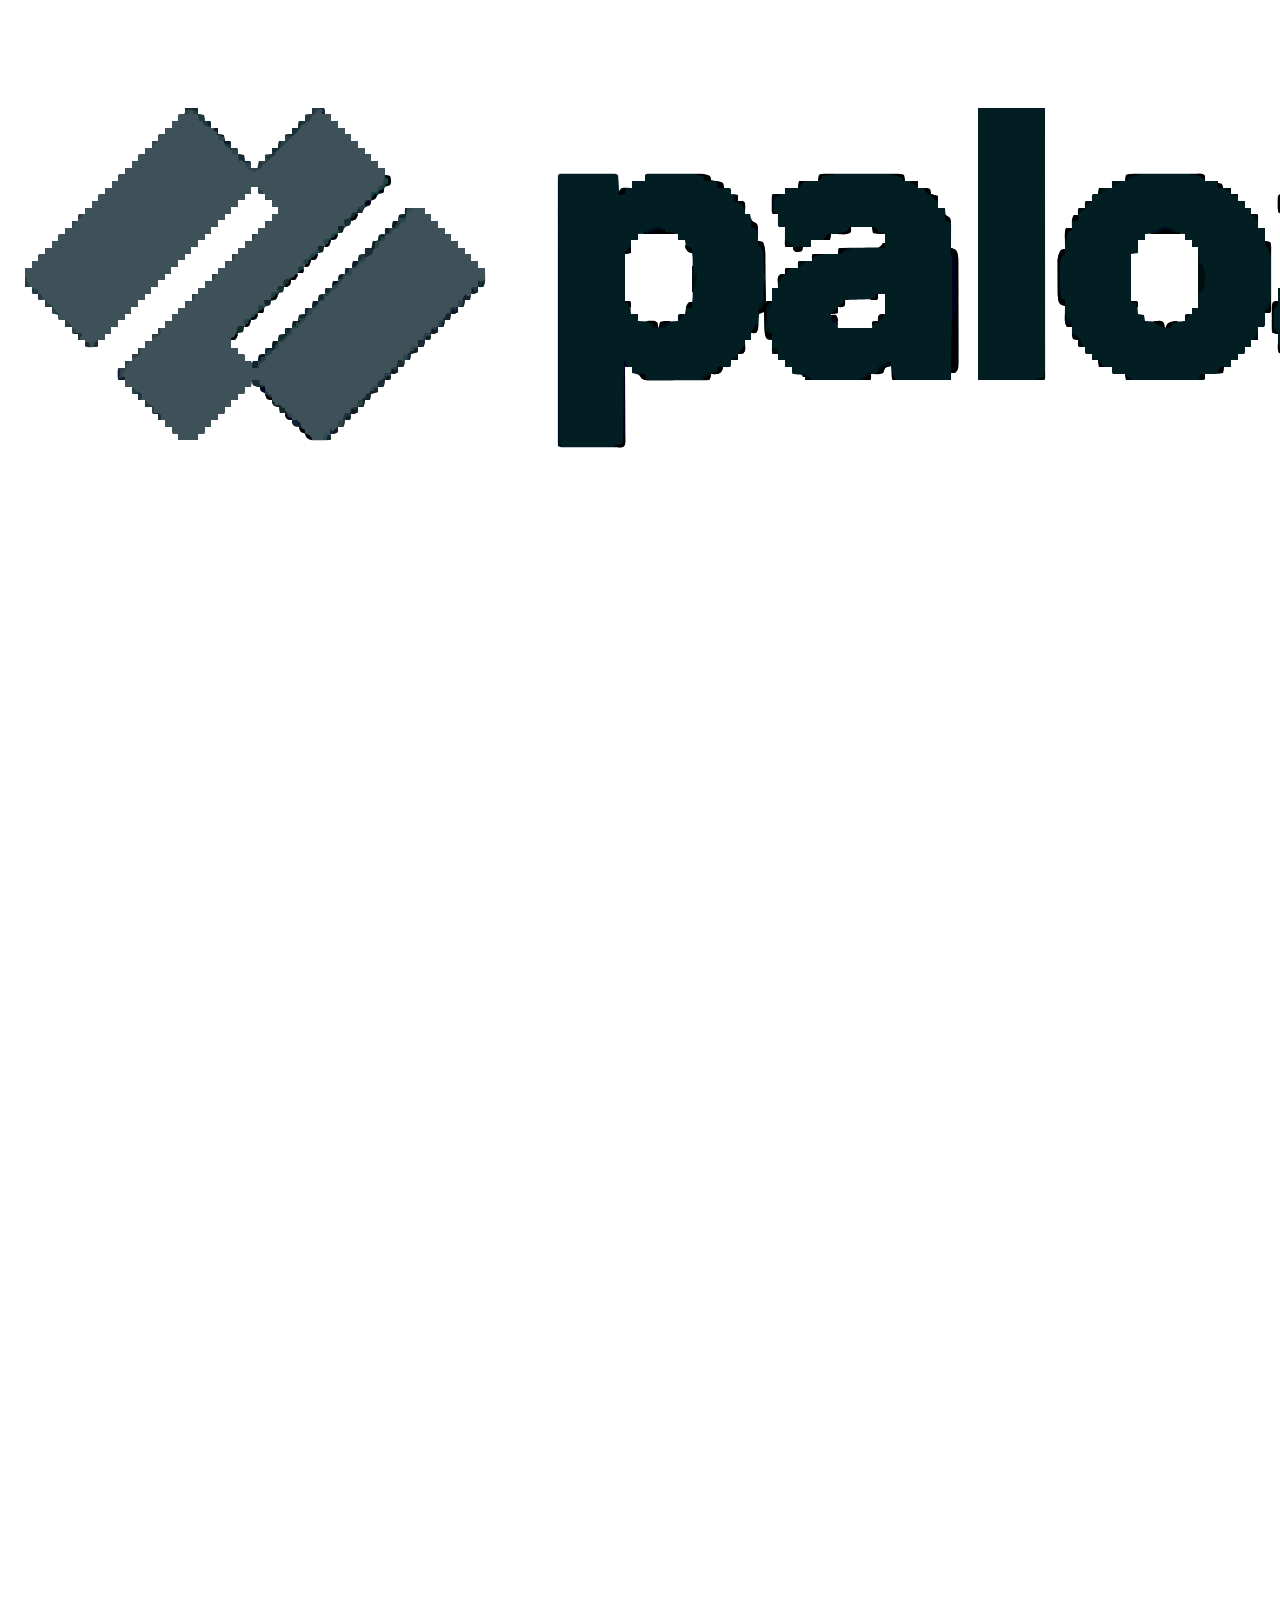
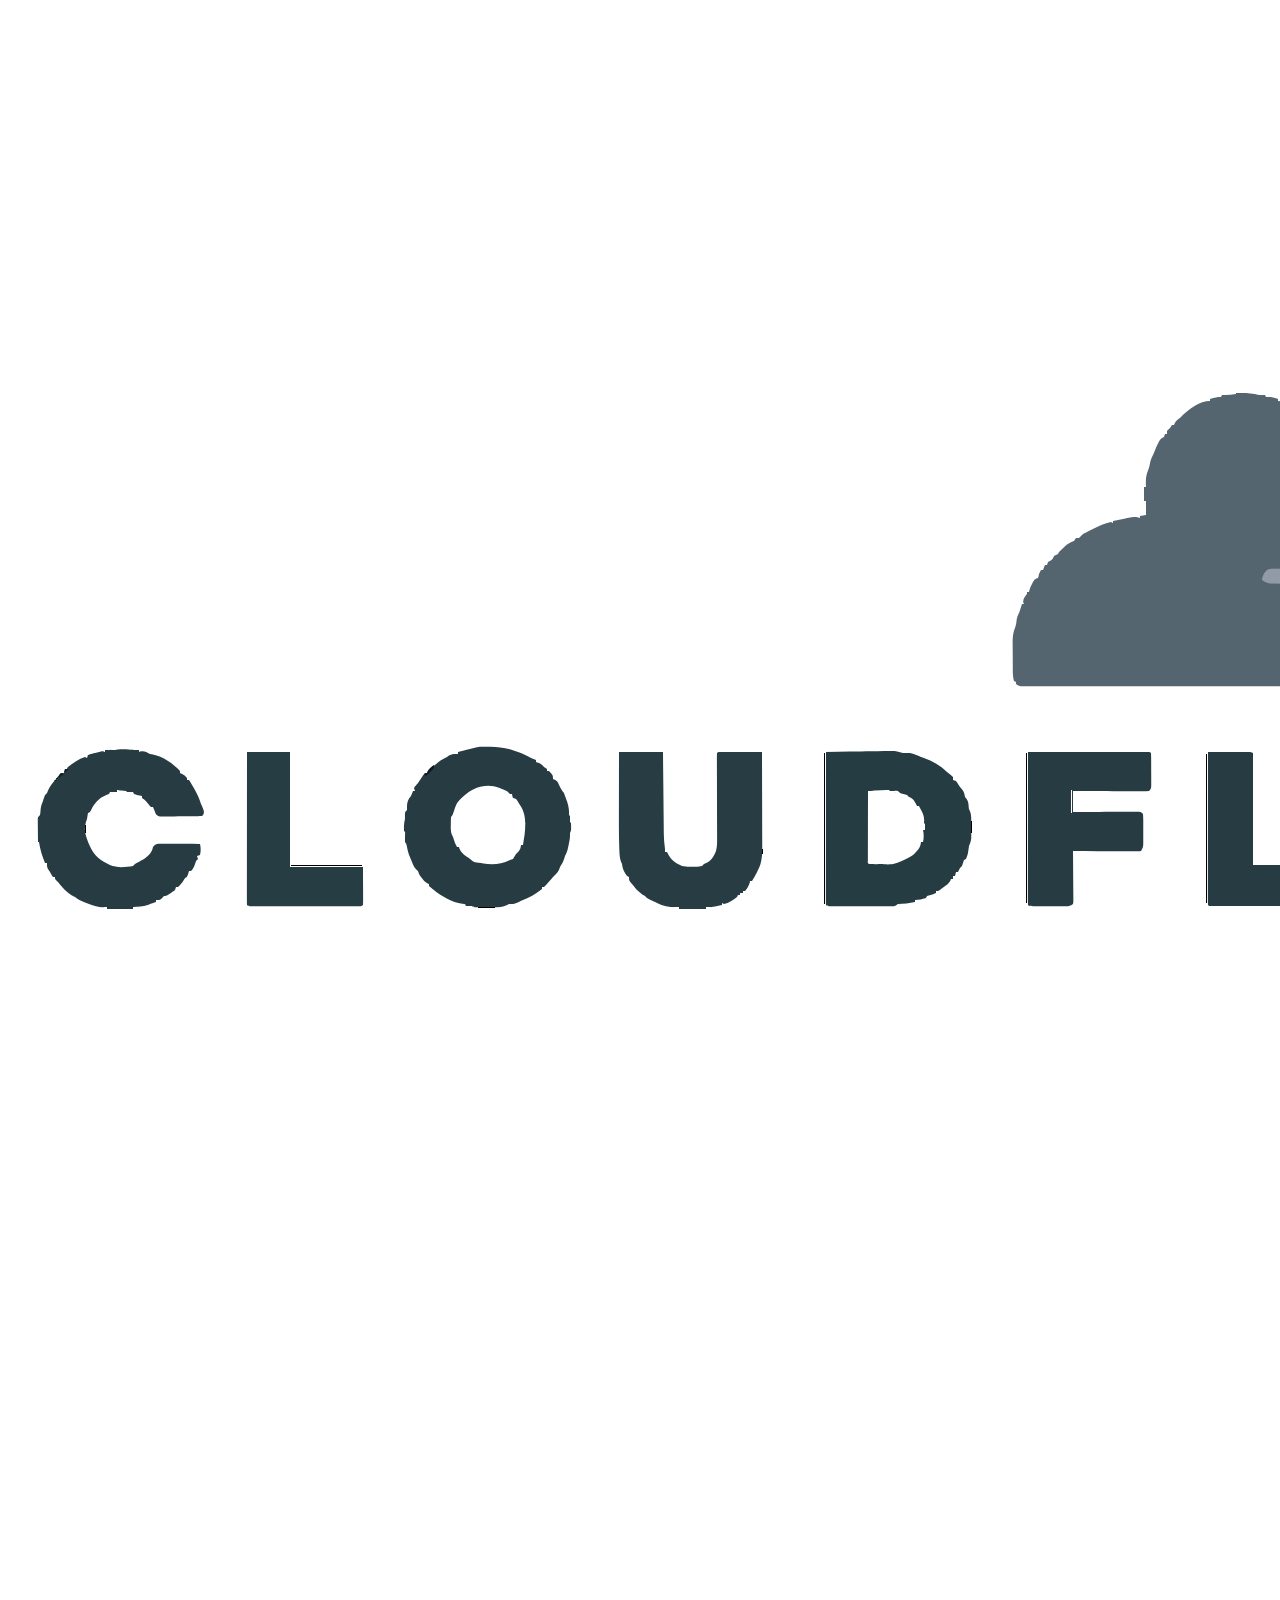
==== commit ace4befb: "refactor: Update index.html structure and improve dark mode functionality" ====
--- a/index.html
+++ b/index.html
@@ -1,165 +1,224 @@
-<!DOCTYPE html>
+<!doctype html>
 <html lang="en">
-<head>
-  <meta charset="UTF-8" />
-  <meta name="viewport" content="width=device-width, initial-scale=1.0" />
-  <title>ThreatBuddy — Stay Informed. Stay Secure.</title>
-  <link rel="stylesheet" href="./assets/css/index.css" />
-</head>
-<body>
-
-<!-- ═══════════════════════════════════════
+  <head>
+    <meta charset="UTF-8" />
+    <meta name="viewport" content="width=device-width, initial-scale=1.0" />
+    <title>ThreatBuddy — Stay Informed. Stay Secure.</title>
+    <link rel="stylesheet" href="./assets/css/style.css" />
+  </head>
+  <body>
+    <!-- ═══════════════════════════════════════
      NAVBAR
-═══════════════════════════════════════ -->
-<nav class="navbar">
-
-  <!-- Logo -->
-  <a href="#" class="logo">
-    <div class="logo-icon">
-      <svg viewBox="0 0 24 24"><path d="M12 2L3 6v6c0 5.25 3.75 10.15 9 11.25C17.25 22.15 21 17.25 21 12V6l-9-4z"/></svg>
-    </div>
-    <span class="logo-text">Threat<span>Buddy</span></span>
-  </a>
-
-  <!-- Nav Links -->
-  <ul class="nav-links">
-    <li><a href="#">Library</a></li>
-    <li><a href="#">Articles</a></li>
-    <li><a href="#">Resources ▾</a></li>
-    <li><a href="#">About</a></li>
-  </ul>
-
-  <!-- Actions -->
-  <div class="nav-actions">
-    <button onclick="location.href='pages/SignIn.php'" class="btn-signin">Sign In</button>
-    <button onclick="location.href='pages/SignUp.php'" class="btn-get-started">Get Started</button>
-    <button class="btn-theme" id="themeToggle" aria-label="Toggle dark mode">
-      <svg viewBox="0 0 24 24"><path d="M21 12.79A9 9 0 1 1 11.21 3 7 7 0 0 0 21 12.79z"/></svg>
-    </button>
-  </div>
-
-</nav>
-
-<!-- ═══════════════════════════════════════
+    ═══════════════════════════════════════ -->
+    <nav class="navbar">
+      <div class="leftSide">
+        <!-- Logo -->
+        <a href="#" class="logo">
+          <img src="./assets/img/LogoTB.png" alt="" id="LogoTb" />
+          <span class="logo-text">Threat<span>Buddy</span></span>
+        </a>
+
+        <!-- Nav Links -->
+        <ul class="nav-links" id="navLinks">
+          <li><a href="pages/Library.php">Library</a></li>
+          <li><a href="pages/Articles.php">Articles</a></li>
+          <!-- <li><a href="pages/Resources.php">Resources ▾</a></li> -->
+          <li><a href="pages/About.php">About</a></li>
+        </ul>
+      </div>
+
+      <!-- Actions -->
+      <div class="righSide">
+        <div class="nav-actions">
+          <button
+            onclick="location.href = 'pages/SignIn.php'"
+            class="btn-signin"
+          >
+            Sign In
+          </button>
+          <button
+            onclick="location.href = 'pages/SignUp.php'"
+            class="btn-get-started"
+          >
+            Get Started
+          </button>
+          <button
+            class="btn-theme"
+            id="themeToggle"
+            aria-label="Toggle dark mode"
+          >
+            <svg viewBox="0 0 24 24">
+              <path d="M21 12.79A9 9 0 1 1 11.21 3 7 7 0 0 0 21 12.79z" />
+            </svg>
+          </button>
+        </div>
+      </div>
+    </nav>
+
+    <!-- ═══════════════════════════════════════
      HERO — split layout with curved divider
 ═══════════════════════════════════════ -->
-<div class="hero-wrapper">
-
-  <!-- LEFT: white content -->
-  <div class="hero-left">
-
-    <div class="badge">
-      <svg viewBox="0 0 24 24"><path d="M12 2L3 6v6c0 5.25 3.75 10.15 9 11.25C17.25 22.15 21 17.25 21 12V6l-9-4z"/></svg>
-      Cyber Threats Don't Sleep. Stay One Step Ahead
+    <div class="hero-wrapper">
+      <!-- LEFT: white content -->
+      <div class="hero-left">
+        <div class="badge">
+          <svg viewBox="0 0 24 24">
+            <path
+              d="M12 2L3 6v6c0 5.25 3.75 10.15 9 11.25C17.25 22.15 21 17.25 21 12V6l-9-4z"
+            />
+          </svg>
+          Cyber Threats Don't Sleep. Stay One Step Ahead
+        </div>
+
+        <h1 class="headline">Stay Informed<span class="dot">.</span></h1>
+        <h1 class="headline">
+          <span class="green">Stay Secure</span><span class="dot">.</span>
+        </h1>
+
+        <div class="divider"></div>
+
+        <p class="desc">
+          ThreatBuddy delivers the latest malware intelligence, cybersecurity
+          articles, and threat awareness to help you and your organization stay
+          protected in a constantly evolving digital world.
+        </p>
+
+        <div class="cta-row">
+          <a href="#" class="btn-explore">
+            <!-- Shield icon -->
+            <!-- <svg
+              width="15"
+              height="15"
+              viewBox="0 0 24 24"
+              fill="none"
+              stroke="#fff"
+              stroke-width="2.5"
+            >
+              <path
+                d="M12 2L3 6v6c0 5.25 3.75 10.15 9 11.25C17.25 22.15 21 17.25 21 12V6l-9-4z"
+              />
+            </svg> -->
+            Explore Threats &nbsp;→
+          </a>
+          <a href="#" class="btn-articles">
+            <!-- Document icon
+            <svg
+              width="15"
+              height="15"
+              viewBox="0 0 24 24"
+              fill="none"
+              stroke="#1a7a4a"
+              stroke-width="2"
+            >
+              <rect x="3" y="3" width="18" height="18" rx="2" />
+              <line x1="3" y1="9" x2="21" y2="9" />
+              <line x1="9" y1="21" x2="9" y2="9" />
+            </svg> -->
+            Read Articles &nbsp;→
+          </a>
+        </div>
+      </div>
+      <!-- /.hero-left -->
+
+      <!-- RIGHT: video display -->
+      <div class="hero-right">
+        <video
+          id="heroVideo"
+          class="hero-video"
+          src="assets/video/demoVideoLight.mp4"
+          autoplay
+          muted
+          loop
+          playsinline
+        ></video>
+      </div>
+      <!-- /.hero-right -->
     </div>
-
-    <h1 class="headline">Stay Informed<span class="dot">.</span></h1>
-    <h1 class="headline"><span class="green">Stay Secure</span><span class="dot">.</span></h1>
-
-    <div class="divider"></div>
-
-    <p class="desc">
-      ThreatBuddy delivers the latest malware intelligence,
-      cybersecurity articles, and threat awareness to help you
-      and your organization stay protected in a constantly
-      evolving digital world.
-    </p>
-
-    <div class="cta-row">
-      <a href="#" class="btn-explore">
-        <!-- Shield icon -->
-        <svg width="15" height="15" viewBox="0 0 24 24" fill="none" stroke="#fff" stroke-width="2.5">
-          <path d="M12 2L3 6v6c0 5.25 3.75 10.15 9 11.25C17.25 22.15 21 17.25 21 12V6l-9-4z"/>
-        </svg>
-        Explore Threats &nbsp;→
-      </a>
-      <a href="#" class="btn-articles">
-        <!-- Document icon -->
-        <svg width="15" height="15" viewBox="0 0 24 24" fill="none" stroke="#1a7a4a" stroke-width="2">
-          <rect x="3" y="3" width="18" height="18" rx="2"/>
-          <line x1="3"  y1="9" x2="21" y2="9"/>
-          <line x1="9" y1="21" x2="9"  y2="9"/>
-        </svg>
-        Read Articles &nbsp;→
-      </a>
-    </div>
-
-  </div><!-- /.hero-left -->
-
-  <!-- RIGHT: video display -->
-  <div class="hero-right">
-    <video 
-      id="heroVideo" 
-      class="hero-video" 
-      autoplay 
-      muted 
-      loop 
-      playsinline
-    >
-      <source src="assets/video/demo.mp4" type="video/mp4">
-      Your browser does not support the video tag.
-    </video>
-  </div><!-- /.hero-right -->
-
-</div><!-- /.hero-wrapper -->
-
-<!-- ═══════════════════════════════════════
+    <!-- /.hero-wrapper -->
+
+    <!-- ═══════════════════════════════════════
      TRUST BAR — logos row at the bottom
 ═══════════════════════════════════════ -->
-<div class="trust-bar">
-
-  <!-- Left: tagline -->
-  <div class="trust-left">
-    <svg width="14" height="14" viewBox="0 0 24 24" fill="none" stroke="#1a7a4a" stroke-width="2">
-      <path d="M12 2L3 6v6c0 5.25 3.75 10.15 9 11.25C17.25 22.15 21 17.25 21 12V6l-9-4z"/>
-    </svg>
-    <div>
-      Empowering users with knowledge.<br>
-      Building a <a href="#">safer digital future.</a>
+    <div class="trust-bar">
+      <!-- Left: tagline -->
+      <div class="trust-left">
+        <svg
+          width="14"
+          height="14"
+          viewBox="0 0 24 24"
+          fill="none"
+          stroke="#1a7a4a"
+          stroke-width="2"
+        >
+          <path
+            d="M12 2L3 6v6c0 5.25 3.75 10.15 9 11.25C17.25 22.15 21 17.25 21 12V6l-9-4z"
+          />
+        </svg>
+        <div>
+          Empowering users with knowledge.<br />
+          Building a <a href="#">safer digital future.</a>
+        </div>
+      </div>
+
+      <!-- Right: partner logos -->
+      <div class="trust-right">
+        <span class="trust-label">Trusted by Security teams</span>
+
+        <div class="logo-box">
+          <img
+            src="./assets/img/cisco.svg"
+            class="brand-logo logo-cisco"
+            alt="Cisco"
+          />
+        </div>
+
+        <div class="logo-box">
+          <img
+            src="./assets/img/fortinet.svg"
+            class="brand-logo logo-fortinet"
+            alt="Fortinet"
+          />
+        </div>
+
+        <div class="logo-box">
+          <img
+            src="./assets/img/paloalto.svg"
+            class="brand-logo logo-paloalto"
+            alt="Palo Alto"
+          />
+        </div>
+
+        <div class="logo-box">
+          <img
+            src="./assets/img/cloudflare.svg"
+            class="brand-logo logo-cloudflare"
+            alt="Cloudflare"
+          />
+        </div>
+      </div>
     </div>
-  </div>
-
-  <!-- Right: partner logos -->
-  <div class="trust-right">
-    <span class="trust-label">Trusted by Security teams</span>
-
-    <div class="logo-box">
-        <img src="./assets/img/cisco.svg" class="brand-logo logo-cisco" alt="Cisco">
-    </div>
-
-    <div class="logo-box">
-        <img src="./assets/img/fortinet.svg" class="brand-logo logo-fortinet" alt="Fortinet">
-    </div>
-
-    <div class="logo-box">
-        <img src="./assets/img/paloalto.svg" class="brand-logo logo-paloalto" alt="Palo Alto">
-    </div>
-
-    <div class="logo-box">
-        <img src="./assets/img/cloudflare.svg" class="brand-logo logo-cloudflare" alt="Cloudflare">
-    </div>
-</div>
-
-</div><!-- /.trust-bar -->
-
-<!-- ═══════════════════════════════════════
+    <!-- /.trust-bar -->
+
+    <!-- ═══════════════════════════════════════
      SCRIPTS
 ═══════════════════════════════════════ -->
-<script src="script.js"></script>
-
-</body>
-<script>
-    /* ═══════════════════════════════════════
-   DARK MODE TOGGLE
-═══════════════════════════════════════ */
-const themeBtn = document.getElementById('themeToggle');
-
-
-themeBtn.addEventListener('click', () => {
-  document.body.classList.toggle('dark');
-  themeBtn.innerHTML = document.body.classList.contains('dark') ? sunSVG : moonSVG;
-});
-
-
-</script>
-</html>+    <script src="script.js"></script>
+  </body>
+  <script>
+    const themeBtn = document.getElementById("themeToggle");
+    const heroVideo = document.getElementById("heroVideo");
+
+    themeBtn.addEventListener("click", () => {
+      document.body.classList.toggle("dark");
+
+      if (document.body.classList.contains("dark")) {
+        heroVideo.src = "assets/video/demo.mp4";
+      } else {
+        heroVideo.src = "assets/video/demoVideoLight.mp4";
+      }
+
+      heroVideo.load();
+      heroVideo.play();
+    });
+  </script>
+</html>
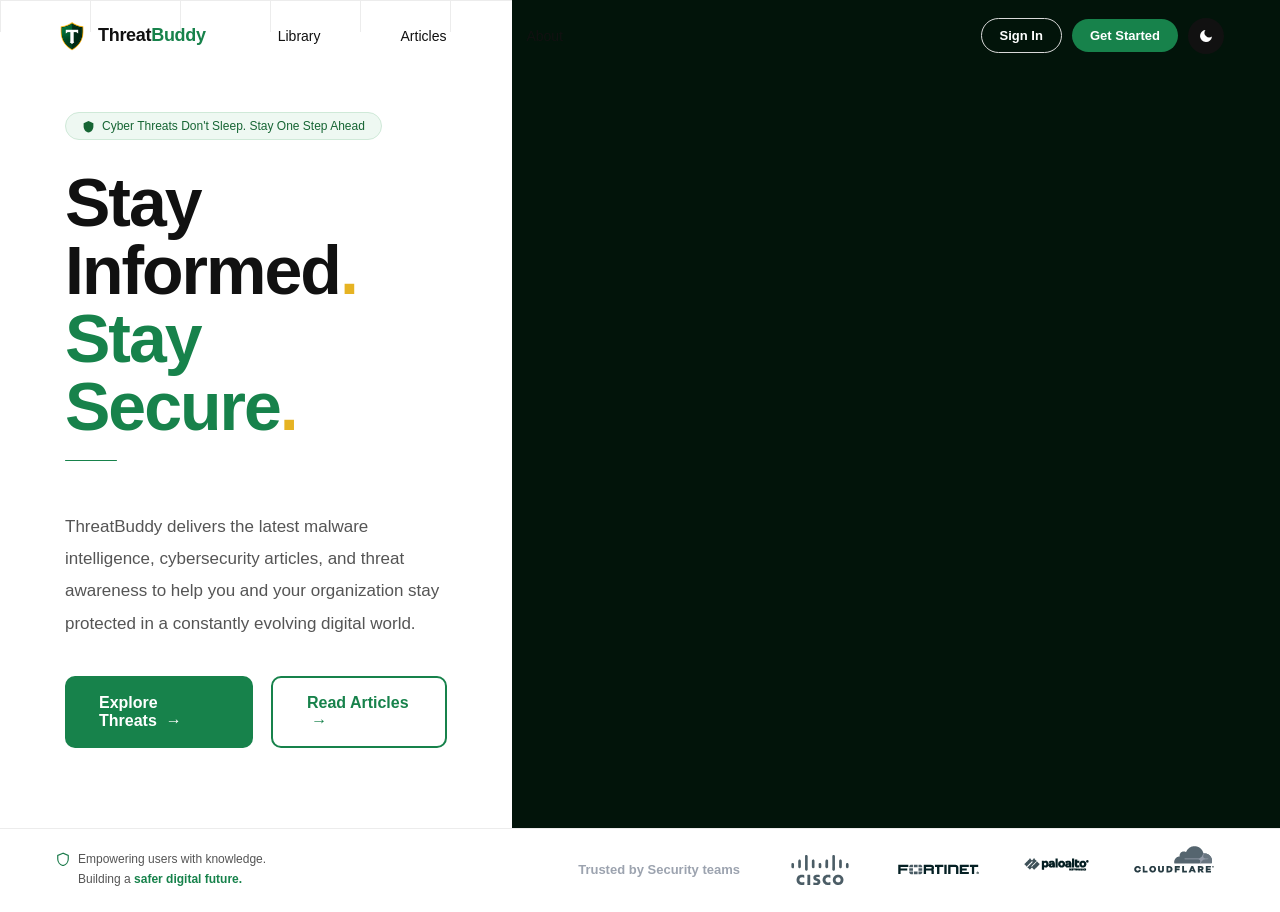
==== commit 5b2cf5c1: "fix: Update Library link to point to the correct index.php file" ====
--- a/index.html
+++ b/index.html
@@ -20,7 +20,7 @@
 
         <!-- Nav Links -->
         <ul class="nav-links" id="navLinks">
-          <li><a href="pages/Library.php">Library</a></li>
+          <li><a href="pages/index.php">Library</a></li>
           <li><a href="pages/Articles.php">Articles</a></li>
           <!-- <li><a href="pages/Resources.php">Resources ▾</a></li> -->
           <li><a href="pages/About.php">About</a></li>
--- a/assets/css/style.css
+++ b/assets/css/style.css
@@ -0,0 +1,435 @@
+*,
+*::before,
+*::after {
+  margin: 0;
+  padding: 0;
+  box-sizing: border-box;
+}
+
+:root {
+  --green: #17824b;
+  --gold: #e6b323;
+  --bg: #fff;
+  --text: #111;
+  --muted: #555;
+  --border: #ececec;
+}
+
+html,
+body {
+  width: 100%;
+  min-height: 100vh;
+  font-family: "Segoe UI", Arial, sans-serif;
+  background: var(--bg);
+  color: var(--text);
+  overflow-x: hidden;
+  overflow-y: hidden;
+}
+
+.navbar {
+  height: 72px;
+  display: flex;
+  align-items: center;
+  justify-content: space-between;
+  padding: 0 56px;
+  border-bottom: 1px solid transparent;
+  background: transparent;
+  position: absolute;
+  top: 0;
+  left: 0;
+  width: 100%;
+  z-index: 20;
+}
+
+.navbar .leftSide {
+  display: flex;
+  align-items: center;
+  justify-content: space-between;
+  gap: 2rem;
+}
+
+#navLinks {
+  display: flex;
+  gap: 5rem;
+}
+
+.logo {
+  display: flex;
+  align-items: center;
+  gap: 10px;
+  text-decoration: none;
+  flex-shrink: 0;
+}
+
+.logo-icon {
+  width: 36px;
+  height: 36px;
+  background: var(--green);
+  border-radius: 8px;
+  display: flex;
+  align-items: center;
+  justify-content: center;
+}
+
+#LogoTb {
+  height: 2rem;
+}
+
+.logo-icon svg {
+  width: 20px;
+  height: 20px;
+  fill: #fff;
+}
+
+.logo-text {
+  font-size: 18px;
+  font-weight: 700;
+  color: var(--text);
+  letter-spacing: -0.3px;
+}
+
+.logo-text span {
+  color: var(--green);
+}
+
+.nav-links {
+  display: flex;
+  align-items: center;
+  gap: 32px;
+  list-style: none;
+  margin: 0 auto;
+  padding: 0 40px;
+}
+
+.nav-links a {
+  font-size: 14px;
+  color: var(--text);
+  text-decoration: none;
+  font-weight: 500;
+  transition: color 0.2s ease;
+}
+
+.nav-links a:hover {
+  color: var(--green);
+}
+
+.nav-actions {
+  display: flex;
+  align-items: center;
+  gap: 10px;
+  flex-shrink: 0;
+}
+
+.btn-signin {
+  padding: 9px 18px;
+  border-radius: 999px;
+  border: 1px solid #d9d9d9;
+  background: transparent;
+  font-size: 13px;
+  font-weight: 600;
+  color: rgb(255, 255, 255);
+  cursor: pointer;
+  transition:
+    background 0.2s ease,
+    color 0.2s ease;
+}
+
+.btn-signin:hover {
+  background: #f5f5f5;
+}
+
+.btn-get-started {
+  padding: 9px 18px;
+  border-radius: 999px;
+  border: none;
+  background: var(--green);
+  font-size: 13px;
+  font-weight: 700;
+  color: #fff;
+  cursor: pointer;
+  transition: opacity 0.2s ease;
+}
+
+.btn-get-started:hover {
+  opacity: 0.9;
+}
+
+.btn-theme {
+  width: 36px;
+  height: 36px;
+  border-radius: 50%;
+  background: var(--text);
+  border: none;
+  cursor: pointer;
+  display: flex;
+  align-items: center;
+  justify-content: center;
+}
+
+.btn-theme svg {
+  width: 16px;
+  height: 16px;
+  fill: #fff;
+}
+
+.hero-wrapper {
+  display: flex;
+  height: calc(100vh - 72px);
+  overflow: hidden;
+  background-image:
+    linear-gradient(#ececec 1px, transparent 1px),
+    linear-gradient(90deg, #ececec 1px, transparent 1px);
+  background-size: 90px 90px;
+}
+
+.hero-left {
+  margin-top: 2rem;
+  width: 40%;
+  background: #fff;
+  position: relative;
+  z-index: 2;
+  padding: 80px 65px;
+  display: flex;
+  flex-direction: column;
+  justify-content: center;
+}
+
+.hero-right {
+  flex: 1;
+  position: relative;
+  background: #02140a;
+}
+
+.hero-video {
+  width: 100%;
+  height: 100%;
+  object-fit: cover;
+}
+
+.badge {
+  display: inline-flex;
+  align-items: center;
+  gap: 7px;
+  background: #eef8f2;
+  border: 1px solid #cfe9d8;
+  border-radius: 20px;
+  padding: 6px 16px;
+  font-size: 12px;
+  font-weight: 500;
+  color: #166534;
+  margin-bottom: 28px;
+  width: fit-content;
+}
+
+.badge svg {
+  width: 13px;
+  height: 13px;
+  fill: #166534;
+  flex-shrink: 0;
+}
+
+.headline {
+  font-size: 68px;
+  line-height: 1;
+  font-weight: 800;
+  letter-spacing: -2px;
+  color: var(--text);
+}
+
+.headline .green {
+  color: var(--green);
+}
+
+.dot {
+  color: var(--gold);
+}
+
+.divider {
+  width: 52px;
+  height: 3px;
+  background: var(--green);
+  border-radius: 2px;
+  margin: 20px 0 22px;
+}
+
+.desc {
+  max-width: 470px;
+  margin-top: 28px;
+  line-height: 1.9;
+  color: #555;
+  font-size: 17px;
+}
+
+.cta-row {
+  display: flex;
+  gap: 18px;
+  margin-top: 36px;
+}
+
+.btn-explore,
+.btn-articles {
+  padding: 16px 34px;
+  border-radius: 10px;
+  text-decoration: none;
+  font-weight: 700;
+  display: inline-flex;
+  align-items: center;
+  gap: 8px;
+}
+
+.btn-explore {
+  background: var(--green);
+  color: #fff;
+}
+
+.btn-articles {
+  border: 2px solid var(--green);
+  color: var(--green);
+}
+
+.trust-bar {
+  margin-top: 0;
+  display: flex;
+  justify-content: space-between;
+  align-items: center;
+  padding: 18px 56px;
+  border-top: 1px solid var(--border);
+  background: var(--bg);
+  flex-wrap: wrap;
+  gap: 14px;
+}
+
+.trust-left {
+  display: flex;
+  align-items: flex-start;
+  gap: 8px;
+  font-size: 12px;
+  color: var(--muted);
+  line-height: 1.6;
+}
+
+.trust-left svg {
+  flex-shrink: 0;
+  margin-top: 2px;
+}
+
+.trust-left a {
+  color: var(--green);
+  font-weight: 600;
+  text-decoration: none;
+}
+
+.trust-left a:hover {
+  text-decoration: underline;
+}
+
+.trust-right {
+  display: flex;
+  align-items: center;
+  gap: 18px;
+}
+
+.trust-label {
+  margin-right: 12px;
+  color: #9ca3af;
+  font-size: 13px;
+  font-weight: 600;
+}
+
+.logo-box {
+  width: 100px;
+  height: 45px;
+
+  display: flex;
+  justify-content: center;
+  align-items: center;
+}
+
+.brand-logo {
+  display: block;
+  object-fit: contain;
+}
+
+/* Force sizes */
+
+.logo-cisco {
+  width: 70px !important;
+  height: auto !important;
+}
+
+.logo-fortinet {
+  width: 85px !important;
+  height: auto !important;
+}
+
+.logo-paloalto {
+  width: 65px !important;
+  height: auto !important;
+}
+
+.logo-cloudflare {
+  width: 82px !important;
+  height: auto !important;
+}
+
+body.dark {
+  --bg: #0f1117;
+  --text: #e5e7eb;
+  --muted: #9ca3af;
+  --border: #1f2937;
+}
+
+body.dark .navbar,
+body.dark .hero-left,
+body.dark .trust-bar {
+  background: #0f1117;
+}
+
+body.dark .btn-signin {
+  border-color: #e5e7eb;
+  color: #f9fafb;
+}
+
+body.dark .btn-signin:hover {
+  background: #1f2937;
+}
+
+body.dark .desc {
+  color: #9ca3af;
+}
+
+@media (max-width: 900px) {
+  .hero-wrapper {
+    flex-direction: column;
+    height: auto;
+  }
+
+  .hero-left {
+    width: 100%;
+    padding: 40px 28px;
+  }
+
+  .hero-left::after {
+    display: none;
+  }
+
+  .hero-right {
+    min-height: 300px;
+  }
+
+  .headline {
+    font-size: 36px;
+  }
+
+  .navbar {
+    padding: 0 20px;
+  }
+
+  .nav-links {
+    display: none;
+  }
+
+  .trust-bar {
+    padding: 16px 28px;
+  }
+}
